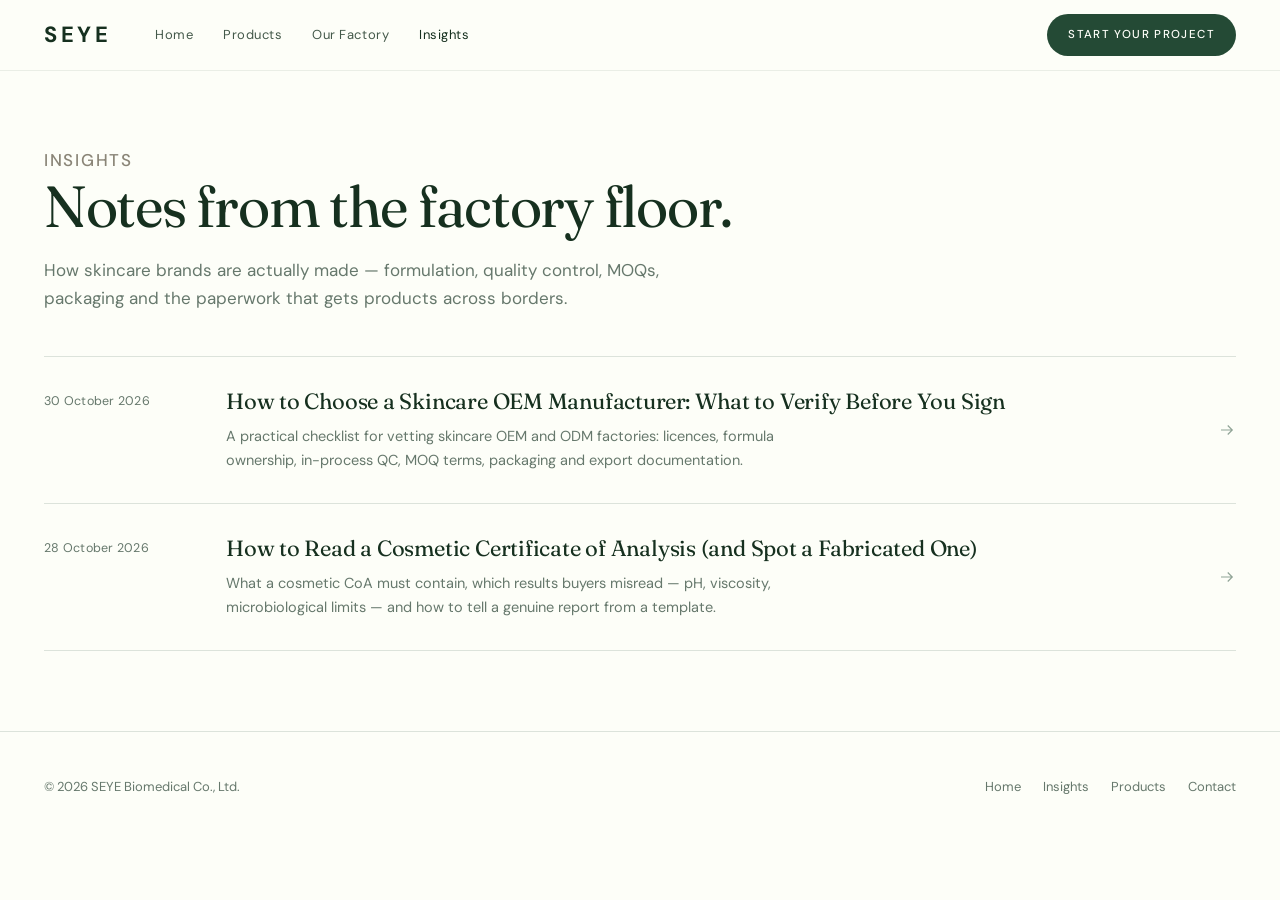
==== insights/index.html @ 4de9ca64 "Initial commit: SEYE 站点源码 + SEO 文章发布系统 - index.html 首页（单文件，含 Insights 区块与 robots 注入标记） - content.js " ====
<!DOCTYPE html>
<html lang="en">
<head>
<meta charset="utf-8">
<meta name="viewport" content="width=device-width, initial-scale=1">
<title>Insights — Skincare OEM, ODM &amp; Private Label | SEYE Biomedical</title>
<meta name="description" content="Practical guidance on skincare manufacturing: choosing a manufacturer, QC checkpoints, MOQs, packaging and export documentation for brands worldwide.">
<link rel="canonical" href="https://www.seyecosmetic.com/insights/">
<meta name="robots" content="noindex,nofollow">
<meta name="author" content="SEYE Biomedical">
<link rel="icon" href="../assets/favicon.svg" type="image/svg+xml">
<link rel="alternate icon" href="../assets/favicon-32.png" sizes="32x32">
<link rel="apple-touch-icon" href="../assets/apple-touch-icon.png">
<meta name="theme-color" content="#244A35">
<meta property="og:type" content="website">
<meta property="og:site_name" content="SEYE Biomedical">
<meta property="og:title" content="Insights — Skincare OEM, ODM &amp; Private Label | SEYE Biomedical">
<meta property="og:description" content="Practical guidance on skincare manufacturing: choosing a manufacturer, QC checkpoints, MOQs, packaging and export documentation for brands worldwide.">
<meta property="og:url" content="https://www.seyecosmetic.com/insights/">
<meta property="og:image" content="https://www.seyecosmetic.com/assets/og-cover.jpg">
<meta property="og:image:alt" content="Insights — Skincare OEM, ODM &amp; Private Label | SEYE Biomedical">
<meta name="twitter:card" content="summary_large_image">
<meta name="twitter:title" content="Insights — Skincare OEM, ODM &amp; Private Label | SEYE Biomedical">
<meta name="twitter:description" content="Practical guidance on skincare manufacturing: choosing a manufacturer, QC checkpoints, MOQs, packaging and export documentation for brands worldwide.">
<meta name="twitter:image" content="https://www.seyecosmetic.com/assets/og-cover.jpg">
<link rel="stylesheet" href="../assets/fonts/fonts.css">
<link rel="stylesheet" href="../assets/insights.css">
<script type="application/ld+json">
{
  "@context": "https://schema.org",
  "@graph": [
    {
      "@type": "Organization",
      "@id": "https://www.seyecosmetic.com/#organization",
      "name": "SEYE Biomedical",
      "alternateName": "SEYE Biomedical Co., Ltd.",
      "url": "https://www.seyecosmetic.com/",
      "logo": {
        "@type": "ImageObject",
        "url": "https://www.seyecosmetic.com/assets/og-cover.jpg"
      },
      "description": "Guangzhou-based OEM, ODM and private-label skincare manufacturer with 80,000 m² of medical-grade production capacity.",
      "address": {
        "@type": "PostalAddress",
        "streetAddress": "Baiyun Meiwan Beauty & Health Industrial Park",
        "addressLocality": "Guangzhou",
        "addressRegion": "Guangdong",
        "addressCountry": "CN"
      },
      "contactPoint": {
        "@type": "ContactPoint",
        "contactType": "sales",
        "telephone": "+86-180-4077-7742",
        "email": "inquiry@seyecosmetic.com",
        "availableLanguage": [
          "en",
          "zh"
        ]
      }
    },
    {
      "@type": "CollectionPage",
      "@id": "https://www.seyecosmetic.com/insights/",
      "url": "https://www.seyecosmetic.com/insights/",
      "name": "Insights — Skincare Manufacturing & Sourcing",
      "description": "Practical guidance on skincare OEM, ODM and private-label manufacturing, quality control and export documentation.",
      "isPartOf": {
        "@id": "https://www.seyecosmetic.com/#website"
      }
    },
    {
      "@type": "ItemList",
      "itemListElement": [
        {
          "@type": "ListItem",
          "position": 1,
          "url": "https://www.seyecosmetic.com/insights/how-to-choose-a-skincare-oem-manufacturer/",
          "name": "How to Choose a Skincare OEM Manufacturer: What to Verify Before You Sign"
        },
        {
          "@type": "ListItem",
          "position": 2,
          "url": "https://www.seyecosmetic.com/insights/reading-a-cosmetic-certificate-of-analysis/",
          "name": "How to Read a Cosmetic Certificate of Analysis (and Spot a Fabricated One)"
        }
      ]
    }
  ]
}
</script>
</head>
<body>
<header class="ihdr"><div class="wrap ihdr__in"><a class="brand" href="../index.html" aria-label="SEYE Biomedical — home">SEYE</a><nav class="inav" aria-label="Primary"><a href="../index.html">Home</a><a href="../index.html#products">Products</a><a href="../index.html#factory">Our Factory</a><a href="../insights/" aria-current="page">Insights</a></nav><a class="btn btn-solid" href="../index.html#contact">Start Your Project</a></div></header>
<main><div class="wrap">
<header class="list-head">
<p class="kicker"><span>Insights</span></p>
<h1>Notes from the factory floor.</h1>
<p>How skincare brands are actually made — formulation, quality control, MOQs, packaging and the paperwork that gets products across borders.</p>
</header>
<div class="posts">
<article class="post"><time datetime="2026-10-30">30 October 2026</time><div><h2><a href="how-to-choose-a-skincare-oem-manufacturer/">How to Choose a Skincare OEM Manufacturer: What to Verify Before You Sign</a></h2><p>A practical checklist for vetting skincare OEM and ODM factories: licences, formula ownership, in-process QC, MOQ terms, packaging and export documentation.</p></div><svg class="go" viewBox="0 0 24 24" width="18" height="18" fill="none" stroke="currentColor" stroke-width="1.6" aria-hidden="true"><path d="M4 12h15M13 6l6 6-6 6"/></svg></article>
<article class="post"><time datetime="2026-10-28">28 October 2026</time><div><h2><a href="reading-a-cosmetic-certificate-of-analysis/">How to Read a Cosmetic Certificate of Analysis (and Spot a Fabricated One)</a></h2><p>What a cosmetic CoA must contain, which results buyers misread — pH, viscosity, microbiological limits — and how to tell a genuine report from a template.</p></div><svg class="go" viewBox="0 0 24 24" width="18" height="18" fill="none" stroke="currentColor" stroke-width="1.6" aria-hidden="true"><path d="M4 12h15M13 6l6 6-6 6"/></svg></article>
</div>
</div></main>
<footer class="iftr"><div class="wrap iftr__in"><span>&copy; 2026 SEYE Biomedical Co., Ltd.</span><nav aria-label="Footer"><a href="../index.html">Home</a><a href="../insights/">Insights</a><a href="../index.html#products">Products</a><a href="../index.html#contact">Contact</a></nav></div></footer>
</body>
</html>
---- assets/fonts/fonts.css ----
/* latin-ext */
@font-face {
  font-family: 'DM Sans';
  font-style: normal;
  font-weight: 400;
  font-display: swap;
  src: url(dmsans-1.woff2) format('woff2');
  unicode-range: U+0100-02BA, U+02BD-02C5, U+02C7-02CC, U+02CE-02D7, U+02DD-02FF, U+0304, U+0308, U+0329, U+1D00-1DBF, U+1E00-1E9F, U+1EF2-1EFF, U+2020, U+20A0-20AB, U+20AD-20C4, U+2113, U+2C60-2C7F, U+A720-A7FF;
}
/* latin */
@font-face {
  font-family: 'DM Sans';
  font-style: normal;
  font-weight: 400;
  font-display: swap;
  src: url(dmsans-0.woff2) format('woff2');
  unicode-range: U+0000-00FF, U+0131, U+0152-0153, U+02BB-02BC, U+02C6, U+02DA, U+02DC, U+0304, U+0308, U+0329, U+2000-206F, U+20AC, U+2122, U+2191, U+2193, U+2212, U+2215, U+FEFF, U+FFFD;
}
/* latin-ext */
@font-face {
  font-family: 'DM Sans';
  font-style: normal;
  font-weight: 500;
  font-display: swap;
  src: url(dmsans-1.woff2) format('woff2');
  unicode-range: U+0100-02BA, U+02BD-02C5, U+02C7-02CC, U+02CE-02D7, U+02DD-02FF, U+0304, U+0308, U+0329, U+1D00-1DBF, U+1E00-1E9F, U+1EF2-1EFF, U+2020, U+20A0-20AB, U+20AD-20C4, U+2113, U+2C60-2C7F, U+A720-A7FF;
}
/* latin */
@font-face {
  font-family: 'DM Sans';
  font-style: normal;
  font-weight: 500;
  font-display: swap;
  src: url(dmsans-0.woff2) format('woff2');
  unicode-range: U+0000-00FF, U+0131, U+0152-0153, U+02BB-02BC, U+02C6, U+02DA, U+02DC, U+0304, U+0308, U+0329, U+2000-206F, U+20AC, U+2122, U+2191, U+2193, U+2212, U+2215, U+FEFF, U+FFFD;
}
/* latin-ext */
@font-face {
  font-family: 'DM Sans';
  font-style: normal;
  font-weight: 700;
  font-display: swap;
  src: url(dmsans-1.woff2) format('woff2');
  unicode-range: U+0100-02BA, U+02BD-02C5, U+02C7-02CC, U+02CE-02D7, U+02DD-02FF, U+0304, U+0308, U+0329, U+1D00-1DBF, U+1E00-1E9F, U+1EF2-1EFF, U+2020, U+20A0-20AB, U+20AD-20C4, U+2113, U+2C60-2C7F, U+A720-A7FF;
}
/* latin */
@font-face {
  font-family: 'DM Sans';
  font-style: normal;
  font-weight: 700;
  font-display: swap;
  src: url(dmsans-0.woff2) format('woff2');
  unicode-range: U+0000-00FF, U+0131, U+0152-0153, U+02BB-02BC, U+02C6, U+02DA, U+02DC, U+0304, U+0308, U+0329, U+2000-206F, U+20AC, U+2122, U+2191, U+2193, U+2212, U+2215, U+FEFF, U+FFFD;
}
/* vietnamese */
@font-face {
  font-family: 'Fraunces';
  font-style: normal;
  font-weight: 400;
  font-display: swap;
  src: url(fraunces-1.woff2) format('woff2');
  unicode-range: U+0102-0103, U+0110-0111, U+0128-0129, U+0168-0169, U+01A0-01A1, U+01AF-01B0, U+0300-0301, U+0303-0304, U+0308-0309, U+0323, U+0329, U+1EA0-1EF9, U+20AB;
}
/* latin-ext */
@font-face {
  font-family: 'Fraunces';
  font-style: normal;
  font-weight: 400;
  font-display: swap;
  src: url(fraunces-2.woff2) format('woff2');
  unicode-range: U+0100-02BA, U+02BD-02C5, U+02C7-02CC, U+02CE-02D7, U+02DD-02FF, U+0304, U+0308, U+0329, U+1D00-1DBF, U+1E00-1E9F, U+1EF2-1EFF, U+2020, U+20A0-20AB, U+20AD-20C4, U+2113, U+2C60-2C7F, U+A720-A7FF;
}
/* latin */
@font-face {
  font-family: 'Fraunces';
  font-style: normal;
  font-weight: 400;
  font-display: swap;
  src: url(fraunces-0.woff2) format('woff2');
  unicode-range: U+0000-00FF, U+0131, U+0152-0153, U+02BB-02BC, U+02C6, U+02DA, U+02DC, U+0304, U+0308, U+0329, U+2000-206F, U+20AC, U+2122, U+2191, U+2193, U+2212, U+2215, U+FEFF, U+FFFD;
}
/* vietnamese */
@font-face {
  font-family: 'Fraunces';
  font-style: normal;
  font-weight: 500;
  font-display: swap;
  src: url(fraunces-1.woff2) format('woff2');
  unicode-range: U+0102-0103, U+0110-0111, U+0128-0129, U+0168-0169, U+01A0-01A1, U+01AF-01B0, U+0300-0301, U+0303-0304, U+0308-0309, U+0323, U+0329, U+1EA0-1EF9, U+20AB;
}
/* latin-ext */
@font-face {
  font-family: 'Fraunces';
  font-style: normal;
  font-weight: 500;
  font-display: swap;
  src: url(fraunces-2.woff2) format('woff2');
  unicode-range: U+0100-02BA, U+02BD-02C5, U+02C7-02CC, U+02CE-02D7, U+02DD-02FF, U+0304, U+0308, U+0329, U+1D00-1DBF, U+1E00-1E9F, U+1EF2-1EFF, U+2020, U+20A0-20AB, U+20AD-20C4, U+2113, U+2C60-2C7F, U+A720-A7FF;
}
/* latin */
@font-face {
  font-family: 'Fraunces';
  font-style: normal;
  font-weight: 500;
  font-display: swap;
  src: url(fraunces-0.woff2) format('woff2');
  unicode-range: U+0000-00FF, U+0131, U+0152-0153, U+02BB-02BC, U+02C6, U+02DA, U+02DC, U+0304, U+0308, U+0329, U+2000-206F, U+20AC, U+2122, U+2191, U+2193, U+2212, U+2215, U+FEFF, U+FFFD;
}
/* vietnamese */
@font-face {
  font-family: 'Fraunces';
  font-style: normal;
  font-weight: 600;
  font-display: swap;
  src: url(fraunces-1.woff2) format('woff2');
  unicode-range: U+0102-0103, U+0110-0111, U+0128-0129, U+0168-0169, U+01A0-01A1, U+01AF-01B0, U+0300-0301, U+0303-0304, U+0308-0309, U+0323, U+0329, U+1EA0-1EF9, U+20AB;
}
/* latin-ext */
@font-face {
  font-family: 'Fraunces';
  font-style: normal;
  font-weight: 600;
  font-display: swap;
  src: url(fraunces-2.woff2) format('woff2');
  unicode-range: U+0100-02BA, U+02BD-02C5, U+02C7-02CC, U+02CE-02D7, U+02DD-02FF, U+0304, U+0308, U+0329, U+1D00-1DBF, U+1E00-1E9F, U+1EF2-1EFF, U+2020, U+20A0-20AB, U+20AD-20C4, U+2113, U+2C60-2C7F, U+A720-A7FF;
}
/* latin */
@font-face {
  font-family: 'Fraunces';
  font-style: normal;
  font-weight: 600;
  font-display: swap;
  src: url(fraunces-0.woff2) format('woff2');
  unicode-range: U+0000-00FF, U+0131, U+0152-0153, U+02BB-02BC, U+02C6, U+02DA, U+02DC, U+0304, U+0308, U+0329, U+2000-206F, U+20AC, U+2122, U+2191, U+2193, U+2212, U+2215, U+FEFF, U+FFFD;
}
---- assets/insights.css ----
/* ============================================================
   SEYE · Insights（文章页 / 列表页）样式
   与首页共用同一套设计变量，但独立成文件：
   文章页需要被搜索引擎单独抓取，不依赖 index.html 的内联样式。
   ============================================================ */
:root{
  --cream:#FDFEF8; --cream-2:#F5F7F0; --cream-3:#EDF1E8;
  --green:#244A35; --green-deep:#1B3A2A; --green-soft:#2E5A43;
  --ink:#16301F; --muted:#66786C; --muted-warm:#8A8577;
  --line:rgba(36,74,53,.15); --line-soft:rgba(36,74,53,.09);
  --serif:'Fraunces','Noto Serif SC',Georgia,'Times New Roman',serif;
  --sans:'DM Sans','Noto Sans SC',-apple-system,BlinkMacSystemFont,'Segoe UI',Roboto,sans-serif;
  --maxw:1280px; --gut:44px; --ease:cubic-bezier(.22,.61,.36,1);
}
*,*::before,*::after{box-sizing:border-box}
html{scroll-behavior:smooth;-webkit-text-size-adjust:100%}
body{margin:0;background:var(--cream);color:var(--ink);font-family:var(--sans);
  font-size:16px;line-height:1.62;-webkit-font-smoothing:antialiased;text-rendering:optimizeLegibility}
img{display:block;max-width:100%}
a{color:inherit;text-decoration:none}
:focus-visible{outline:2px solid var(--green);outline-offset:3px}
.wrap{width:100%;max-width:var(--maxw);margin-inline:auto;padding-inline:var(--gut)}

/* ---------- 顶栏 ---------- */
.ihdr{position:sticky;top:0;z-index:50;background:rgba(253,254,248,.94);
  -webkit-backdrop-filter:saturate(160%) blur(12px);backdrop-filter:saturate(160%) blur(12px);
  border-bottom:1px solid var(--line-soft)}
.ihdr__in{display:flex;align-items:center;gap:44px;height:70px}
.brand{font-size:22px;font-weight:700;letter-spacing:.16em}
.inav{display:flex;gap:30px;font-size:13px;letter-spacing:.04em}
.inav a{opacity:.8;transition:opacity .25s var(--ease)}
.inav a:hover,.inav a[aria-current]{opacity:1}
.ihdr .sp{flex:1}
.ihdr .btn{margin-left:auto}
.btn{display:inline-flex;align-items:center;gap:10px;padding:11px 20px;border:1px solid transparent;
  border-radius:999px;font-size:11.5px;font-weight:500;letter-spacing:.12em;text-transform:uppercase;
  cursor:pointer;transition:background .3s var(--ease),color .3s var(--ease),border-color .3s var(--ease)}
.btn-solid{background:var(--green);color:var(--cream)}
.btn-solid:hover{background:var(--green-deep)}
.btn-outline{border-color:var(--line);color:var(--green)}
.btn-outline:hover{background:var(--green);border-color:var(--green);color:var(--cream)}

/* ---------- 面包屑 ---------- */
.crumbs{padding:34px 0 0;font-size:12.5px;color:var(--muted);letter-spacing:.02em}
.crumbs ol{margin:0;padding:0;list-style:none;display:flex;flex-wrap:wrap;gap:8px;align-items:center}
.crumbs li{display:flex;align-items:center;gap:8px}
.crumbs li+li::before{content:"/";color:var(--muted-warm);opacity:.6}
.crumbs a:hover{color:var(--green)}

/* ---------- 文章头 ---------- */
.art{padding:0 0 70px}
.art-head{padding:38px 0 0;max-width:900px}
.kicker{margin:0 0 20px;font-size:11.5px;font-weight:500;letter-spacing:.15em;
  text-transform:uppercase;color:var(--green)}
.kicker span{color:var(--muted-warm);letter-spacing:.1em}
.art-head h1{margin:0;font-family:var(--serif);font-weight:400;
  font-size:clamp(33px,4.2vw,54px);line-height:1.1;letter-spacing:-.02em}
.art-lede{margin:22px 0 0;font-size:18px;line-height:1.62;color:var(--muted);max-width:62ch}
.art-meta{margin:28px 0 0;padding-top:20px;border-top:1px solid var(--line);
  display:flex;flex-wrap:wrap;gap:10px 26px;font-size:12.5px;color:var(--muted)}
.art-meta b{font-weight:500;color:var(--ink)}
.art-cover{margin:40px 0 0;border-radius:20px;overflow:hidden;background:var(--cream-3);aspect-ratio:16/7}
.art-cover img{width:100%;height:100%;object-fit:cover}

/* ---------- 正文 ---------- */
.prose{max-width:70ch;margin:56px 0 0;font-size:17px;line-height:1.78;color:#22392A}
.prose>*+*{margin-top:22px}
.prose h2{font-family:var(--serif);font-weight:400;font-size:clamp(25px,3vw,33px);
  line-height:1.18;letter-spacing:-.015em;color:var(--ink);margin-top:56px;scroll-margin-top:90px}
.prose h3{font-family:var(--serif);font-weight:400;font-size:22px;line-height:1.3;
  color:var(--ink);margin-top:38px;scroll-margin-top:90px}
.prose h4{font-family:var(--sans);font-weight:500;font-size:15px;letter-spacing:.02em;
  color:var(--ink);margin-top:30px}
.prose p{margin:22px 0 0}
.prose ul,.prose ol{margin:22px 0 0;padding-left:22px}
.prose li+li{margin-top:9px}
.prose li::marker{color:var(--green-soft)}
.prose a{color:var(--green);text-decoration:underline;text-underline-offset:3px;
  text-decoration-thickness:1px;text-decoration-color:rgba(36,74,53,.35)}
.prose a:hover{text-decoration-color:var(--green)}
.prose strong{font-weight:600;color:var(--ink)}
.prose blockquote{margin:34px 0;padding:4px 0 4px 24px;border-left:2px solid var(--green);
  font-family:var(--serif);font-size:19px;line-height:1.6;color:var(--green)}
.prose blockquote p+p{margin-top:14px}
.prose code{font-family:ui-monospace,Consolas,monospace;font-size:.9em;background:var(--cream-2);
  padding:2px 6px;border-radius:5px}
.prose hr{margin:44px 0;border:0;border-top:1px solid var(--line)}
.prose img{border-radius:14px}

/* ---------- 目录 ---------- */
.toc{margin:44px 0 0;padding:22px 26px;background:var(--cream-2);border-radius:14px;max-width:70ch}
.toc p{margin:0 0 12px;font-size:11px;letter-spacing:.16em;text-transform:uppercase;color:var(--muted)}
.toc ol{margin:0;padding-left:20px;font-size:14px;line-height:1.8}
.toc a{color:var(--green)}
.toc a:hover{text-decoration:underline;text-underline-offset:3px}

/* ---------- FAQ（GEO 关键：AI 引擎会整段引用这里的问答） ---------- */
.faq{margin:64px 0 0;max-width:78ch}
.faq>h2{font-family:var(--serif);font-weight:400;font-size:clamp(25px,3vw,33px);
  line-height:1.18;letter-spacing:-.015em;margin:0 0 26px}
.faq__item{padding:22px 0;border-top:1px solid var(--line)}
.faq__item h3{margin:0;font-family:var(--sans);font-weight:500;font-size:16.5px;
  line-height:1.45;letter-spacing:0;color:var(--ink)}
.faq__item p{margin:10px 0 0;font-size:15.5px;line-height:1.72;color:var(--muted)}

/* ---------- 相关阅读（内链） ---------- */
.related{margin:64px 0 0;padding-top:28px;border-top:1px solid var(--line);max-width:78ch}
.related>p{margin:0 0 8px;font-size:11px;letter-spacing:.16em;text-transform:uppercase;color:var(--muted)}
.related a{display:flex;gap:20px;align-items:baseline;padding:15px 0;border-bottom:1px solid var(--line-soft)}
.related a:last-child{border-bottom:0}
.related time{flex:none;width:112px;font-size:12px;color:var(--muted-warm)}
.related span{font-family:var(--serif);font-size:17.5px;line-height:1.35;transition:color .25s var(--ease)}
.related a:hover span{color:var(--green)}

/* ---------- 文末 CTA ---------- */
.cta-box{margin:72px 0 0;padding:44px 46px;border-radius:20px;background:var(--green);color:var(--cream)}
.cta-box h2{margin:0;font-family:var(--serif);font-weight:400;font-size:clamp(24px,2.6vw,32px);
  line-height:1.2;letter-spacing:-.015em}
.cta-box p{margin:14px 0 0;max-width:52ch;font-size:15px;line-height:1.65;color:rgba(253,254,248,.76)}
.cta-box .btn{margin-top:26px;background:var(--cream);color:var(--green)}
.cta-box .btn:hover{background:#fff}

/* ---------- 列表页 ---------- */
.list-head{padding:56px 0 44px;max-width:760px}
.list-head h1{margin:0;font-family:var(--serif);font-weight:400;
  font-size:clamp(36px,4.6vw,58px);line-height:1.08;letter-spacing:-.022em}
.list-head p{margin:20px 0 0;font-size:17px;color:var(--muted);max-width:56ch}
.posts{display:grid;gap:0;margin:0 0 80px;border-top:1px solid var(--line)}
.post{display:grid;grid-template-columns:150px minmax(0,1fr) auto;gap:32px;
  padding:30px 0;border-bottom:1px solid var(--line);align-items:start;
  transition:background .25s var(--ease)}
.post:hover{background:var(--cream-2)}
.post time{font-size:12.5px;color:var(--muted);letter-spacing:.02em;padding-top:4px}
.post h2{margin:0;font-family:var(--serif);font-weight:400;font-size:22px;line-height:1.32;
  letter-spacing:-.01em}
.post h2 a:hover{color:var(--green)}
.post p{margin:9px 0 0;font-size:14.5px;line-height:1.65;color:var(--muted);max-width:62ch}
.post .go{align-self:center;color:var(--green);opacity:.5;transition:opacity .25s,transform .25s var(--ease)}
.post:hover .go{opacity:1;transform:translateX(4px)}
.empty{padding:60px 0;color:var(--muted);font-size:15px}

/* ---------- 页脚 ---------- */
.iftr{border-top:1px solid var(--line);padding:44px 0 40px;font-size:13px;color:var(--muted)}
.iftr__in{display:flex;flex-wrap:wrap;gap:18px 28px;justify-content:space-between;align-items:center}
.iftr a:hover{color:var(--green)}
.iftr nav{display:flex;flex-wrap:wrap;gap:22px}

@media (max-width:860px){
  :root{--gut:20px}
  .inav{display:none}
  .post{grid-template-columns:1fr;gap:12px}
  .post .go{display:none}
  .post time{padding-top:0;order:-1}
  .art-cover{aspect-ratio:4/3}
  .cta-box{padding:32px 26px}
  .art-meta{gap:8px 18px}
}
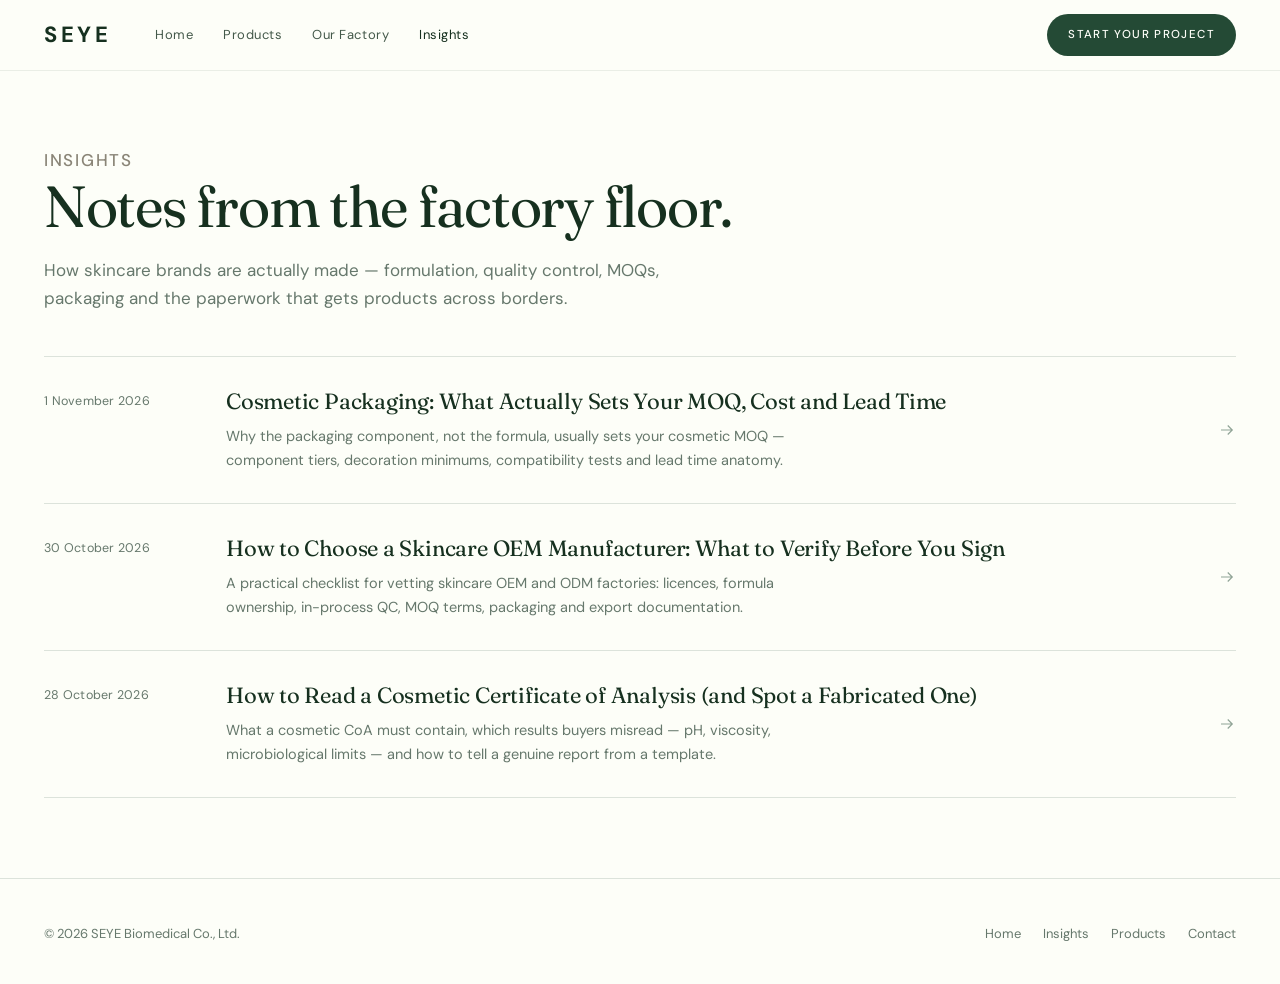
==== commit a986933b: "content: 新增文章《Cosmetic Packaging: MOQ, Cost and Lead Time》" ====
--- a/insights/index.html
+++ b/insights/index.html
@@ -5,7 +5,7 @@
 <meta name="viewport" content="width=device-width, initial-scale=1">
 <title>Insights — Skincare OEM, ODM &amp; Private Label | SEYE Biomedical</title>
 <meta name="description" content="Practical guidance on skincare manufacturing: choosing a manufacturer, QC checkpoints, MOQs, packaging and export documentation for brands worldwide.">
-<link rel="canonical" href="https://www.seyecosmetic.com/insights/">
+<link rel="canonical" href="https://seye-cosmetic-site.pages.dev/insights/">
 <meta name="robots" content="noindex,nofollow">
 <meta name="author" content="SEYE Biomedical">
 <link rel="icon" href="../assets/favicon.svg" type="image/svg+xml">
@@ -16,13 +16,13 @@
 <meta property="og:site_name" content="SEYE Biomedical">
 <meta property="og:title" content="Insights — Skincare OEM, ODM &amp; Private Label | SEYE Biomedical">
 <meta property="og:description" content="Practical guidance on skincare manufacturing: choosing a manufacturer, QC checkpoints, MOQs, packaging and export documentation for brands worldwide.">
-<meta property="og:url" content="https://www.seyecosmetic.com/insights/">
-<meta property="og:image" content="https://www.seyecosmetic.com/assets/og-cover.jpg">
+<meta property="og:url" content="https://seye-cosmetic-site.pages.dev/insights/">
+<meta property="og:image" content="https://seye-cosmetic-site.pages.dev/assets/og-cover.jpg">
 <meta property="og:image:alt" content="Insights — Skincare OEM, ODM &amp; Private Label | SEYE Biomedical">
 <meta name="twitter:card" content="summary_large_image">
 <meta name="twitter:title" content="Insights — Skincare OEM, ODM &amp; Private Label | SEYE Biomedical">
 <meta name="twitter:description" content="Practical guidance on skincare manufacturing: choosing a manufacturer, QC checkpoints, MOQs, packaging and export documentation for brands worldwide.">
-<meta name="twitter:image" content="https://www.seyecosmetic.com/assets/og-cover.jpg">
+<meta name="twitter:image" content="https://seye-cosmetic-site.pages.dev/assets/og-cover.jpg">
 <link rel="stylesheet" href="../assets/fonts/fonts.css">
 <link rel="stylesheet" href="../assets/insights.css">
 <script type="application/ld+json">
@@ -31,13 +31,15 @@
   "@graph": [
     {
       "@type": "Organization",
-      "@id": "https://www.seyecosmetic.com/#organization",
+      "@id": "https://seye-cosmetic-site.pages.dev/#organization",
       "name": "SEYE Biomedical",
       "alternateName": "SEYE Biomedical Co., Ltd.",
-      "url": "https://www.seyecosmetic.com/",
+      "url": "https://seye-cosmetic-site.pages.dev/",
       "logo": {
         "@type": "ImageObject",
-        "url": "https://www.seyecosmetic.com/assets/og-cover.jpg"
+        "url": "https://seye-cosmetic-site.pages.dev/assets/apple-touch-icon.png",
+        "width": 180,
+        "height": 180
       },
       "description": "Guangzhou-based OEM, ODM and private-label skincare manufacturer with 80,000 m² of medical-grade production capacity.",
       "address": {
@@ -60,12 +62,12 @@
     },
     {
       "@type": "CollectionPage",
-      "@id": "https://www.seyecosmetic.com/insights/",
-      "url": "https://www.seyecosmetic.com/insights/",
+      "@id": "https://seye-cosmetic-site.pages.dev/insights/",
+      "url": "https://seye-cosmetic-site.pages.dev/insights/",
       "name": "Insights — Skincare Manufacturing & Sourcing",
       "description": "Practical guidance on skincare OEM, ODM and private-label manufacturing, quality control and export documentation.",
       "isPartOf": {
-        "@id": "https://www.seyecosmetic.com/#website"
+        "@id": "https://seye-cosmetic-site.pages.dev/#website"
       }
     },
     {
@@ -74,13 +76,19 @@
         {
           "@type": "ListItem",
           "position": 1,
-          "url": "https://www.seyecosmetic.com/insights/how-to-choose-a-skincare-oem-manufacturer/",
+          "url": "https://seye-cosmetic-site.pages.dev/insights/cosmetic-packaging-moq-cost-lead-time/",
+          "name": "Cosmetic Packaging: What Actually Sets Your MOQ, Cost and Lead Time"
+        },
+        {
+          "@type": "ListItem",
+          "position": 2,
+          "url": "https://seye-cosmetic-site.pages.dev/insights/how-to-choose-a-skincare-oem-manufacturer/",
           "name": "How to Choose a Skincare OEM Manufacturer: What to Verify Before You Sign"
         },
         {
           "@type": "ListItem",
-          "position": 2,
-          "url": "https://www.seyecosmetic.com/insights/reading-a-cosmetic-certificate-of-analysis/",
+          "position": 3,
+          "url": "https://seye-cosmetic-site.pages.dev/insights/reading-a-cosmetic-certificate-of-analysis/",
           "name": "How to Read a Cosmetic Certificate of Analysis (and Spot a Fabricated One)"
         }
       ]
@@ -88,6 +96,7 @@
   ]
 }
 </script>
+<script defer src="https://cloud.umami.is/script.js" data-website-id="bd986006-faf9-4f64-94bd-0ee7d508c644"></script>
 </head>
 <body>
 <header class="ihdr"><div class="wrap ihdr__in"><a class="brand" href="../index.html" aria-label="SEYE Biomedical — home">SEYE</a><nav class="inav" aria-label="Primary"><a href="../index.html">Home</a><a href="../index.html#products">Products</a><a href="../index.html#factory">Our Factory</a><a href="../insights/" aria-current="page">Insights</a></nav><a class="btn btn-solid" href="../index.html#contact">Start Your Project</a></div></header>
@@ -98,6 +107,7 @@
 <p>How skincare brands are actually made — formulation, quality control, MOQs, packaging and the paperwork that gets products across borders.</p>
 </header>
 <div class="posts">
+<article class="post"><time datetime="2026-11-01">1 November 2026</time><div><h2><a href="cosmetic-packaging-moq-cost-lead-time/">Cosmetic Packaging: What Actually Sets Your MOQ, Cost and Lead Time</a></h2><p>Why the packaging component, not the formula, usually sets your cosmetic MOQ — component tiers, decoration minimums, compatibility tests and lead time anatomy.</p></div><svg class="go" viewBox="0 0 24 24" width="18" height="18" fill="none" stroke="currentColor" stroke-width="1.6" aria-hidden="true"><path d="M4 12h15M13 6l6 6-6 6"/></svg></article>
 <article class="post"><time datetime="2026-10-30">30 October 2026</time><div><h2><a href="how-to-choose-a-skincare-oem-manufacturer/">How to Choose a Skincare OEM Manufacturer: What to Verify Before You Sign</a></h2><p>A practical checklist for vetting skincare OEM and ODM factories: licences, formula ownership, in-process QC, MOQ terms, packaging and export documentation.</p></div><svg class="go" viewBox="0 0 24 24" width="18" height="18" fill="none" stroke="currentColor" stroke-width="1.6" aria-hidden="true"><path d="M4 12h15M13 6l6 6-6 6"/></svg></article>
 <article class="post"><time datetime="2026-10-28">28 October 2026</time><div><h2><a href="reading-a-cosmetic-certificate-of-analysis/">How to Read a Cosmetic Certificate of Analysis (and Spot a Fabricated One)</a></h2><p>What a cosmetic CoA must contain, which results buyers misread — pH, viscosity, microbiological limits — and how to tell a genuine report from a template.</p></div><svg class="go" viewBox="0 0 24 24" width="18" height="18" fill="none" stroke="currentColor" stroke-width="1.6" aria-hidden="true"><path d="M4 12h15M13 6l6 6-6 6"/></svg></article>
 </div>
